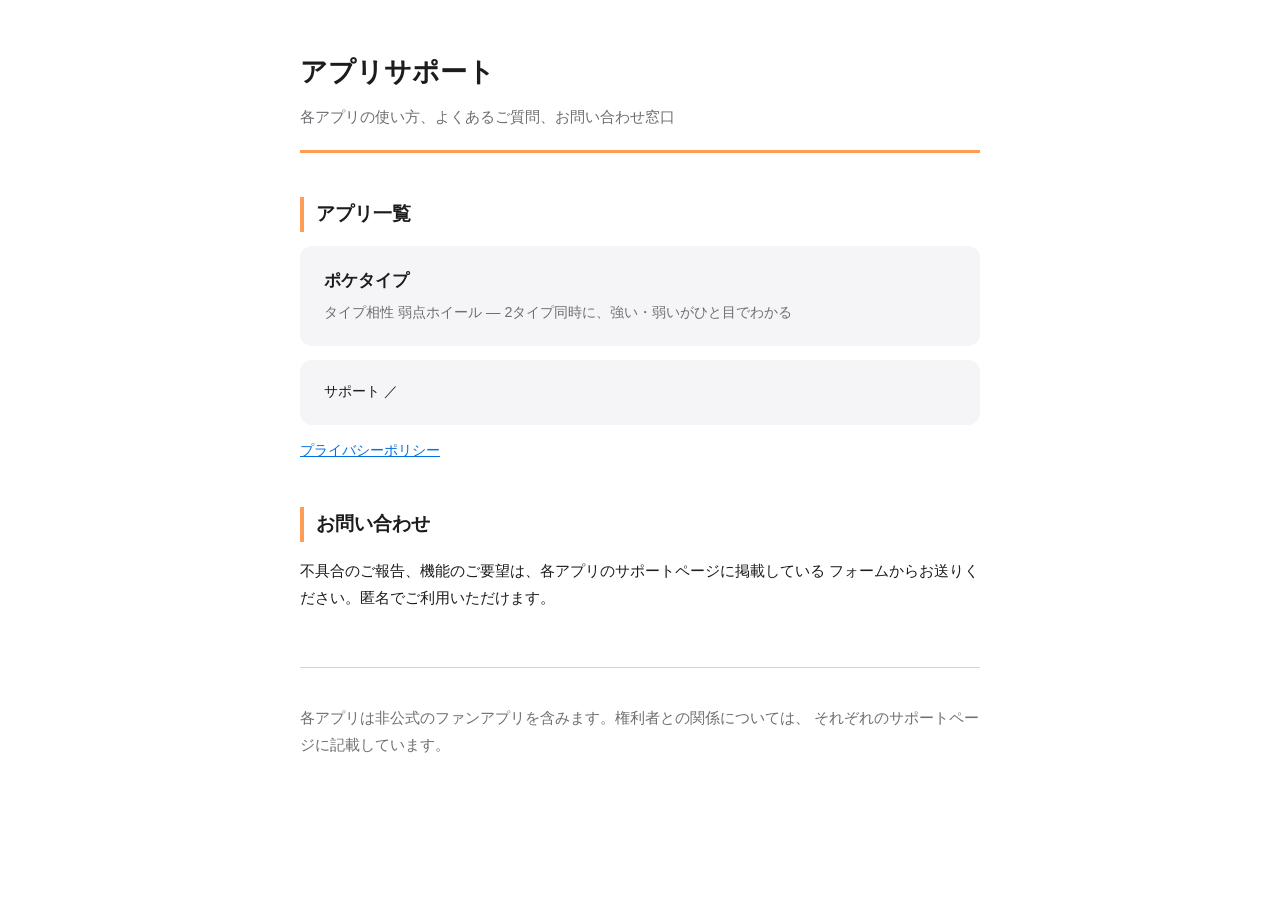
==== index.html @ 2a373e69 "chore: サポートページと共通ツールを集約するリポジトリを作成 サポートURLとプライバシーポリシーURLは4アプリすべてで未整備だった。 アプリごとに用意すると同じものを4回作ることになるので、" ====
<!DOCTYPE html>
<html lang="ja">
<head>
<meta charset="UTF-8">
<meta name="viewport" content="width=device-width, initial-scale=1">
<title>アプリサポート</title>
<style>
  :root {
    --bg: #ffffff;
    --fg: #1c1c1e;
    --muted: #6e6e73;
    --line: #d2d2d7;
    --accent: #ff9d55;
    --card: #f5f5f7;
  }
  @media (prefers-color-scheme: dark) {
    :root {
      --bg: #1c1c1e;
      --fg: #f5f5f7;
      --muted: #98989d;
      --line: #38383a;
      --card: #2c2c2e;
    }
  }
  * { box-sizing: border-box; }
  body {
    margin: 0;
    background: var(--bg);
    color: var(--fg);
    font-family: -apple-system, BlinkMacSystemFont, "Hiragino Sans", "Noto Sans JP", sans-serif;
    line-height: 1.8;
    -webkit-text-size-adjust: 100%;
  }
  .wrap { max-width: 720px; margin: 0 auto; padding: 48px 20px 80px; }
  header { border-bottom: 3px solid var(--accent); padding-bottom: 20px; margin-bottom: 8px; }
  h1 { font-size: 1.7rem; margin: 0 0 6px; }
  .tagline { color: var(--muted); margin: 0; font-size: 0.95rem; }
  h2 {
    font-size: 1.2rem;
    margin: 44px 0 14px;
    padding-left: 12px;
    border-left: 4px solid var(--accent);
  }
  p, li { font-size: 0.95rem; }
  .app {
    display: block;
    background: var(--card);
    border-radius: 12px;
    padding: 20px 24px;
    margin: 14px 0;
    text-decoration: none;
    color: inherit;
  }
  .app:hover { opacity: 0.85; }
  .app .name { font-weight: 600; font-size: 1.05rem; }
  .app .desc { color: var(--muted); font-size: 0.9rem; margin-top: 4px; }
  .sub { font-size: 0.85rem; margin-top: 10px; }
  a { color: #0071e3; }
  @media (prefers-color-scheme: dark) { a { color: #4da3ff; } }
  footer {
    margin-top: 56px;
    padding-top: 20px;
    border-top: 1px solid var(--line);
    color: var(--muted);
    font-size: 0.85rem;
  }
</style>
</head>
<body>
<div class="wrap">

<header>
  <h1>アプリサポート</h1>
  <p class="tagline">各アプリの使い方、よくあるご質問、お問い合わせ窓口</p>
</header>

<h2>アプリ一覧</h2>

<a class="app" href="./poketype/">
  <div class="name">ポケタイプ</div>
  <div class="desc">タイプ相性 弱点ホイール — 2タイプ同時に、強い・弱いがひと目でわかる</div>
  <div class="sub"><span>サポート</span> ／ <a href="./poketype/privacy.html">プライバシーポリシー</a></div>
</a>

<h2>お問い合わせ</h2>

<p>不具合のご報告、機能のご要望は、各アプリのサポートページに掲載している
フォームからお送りください。匿名でご利用いただけます。</p>

<footer>
  <p>各アプリは非公式のファンアプリを含みます。権利者との関係については、
  それぞれのサポートページに記載しています。</p>
</footer>

</div>
</body>
</html>
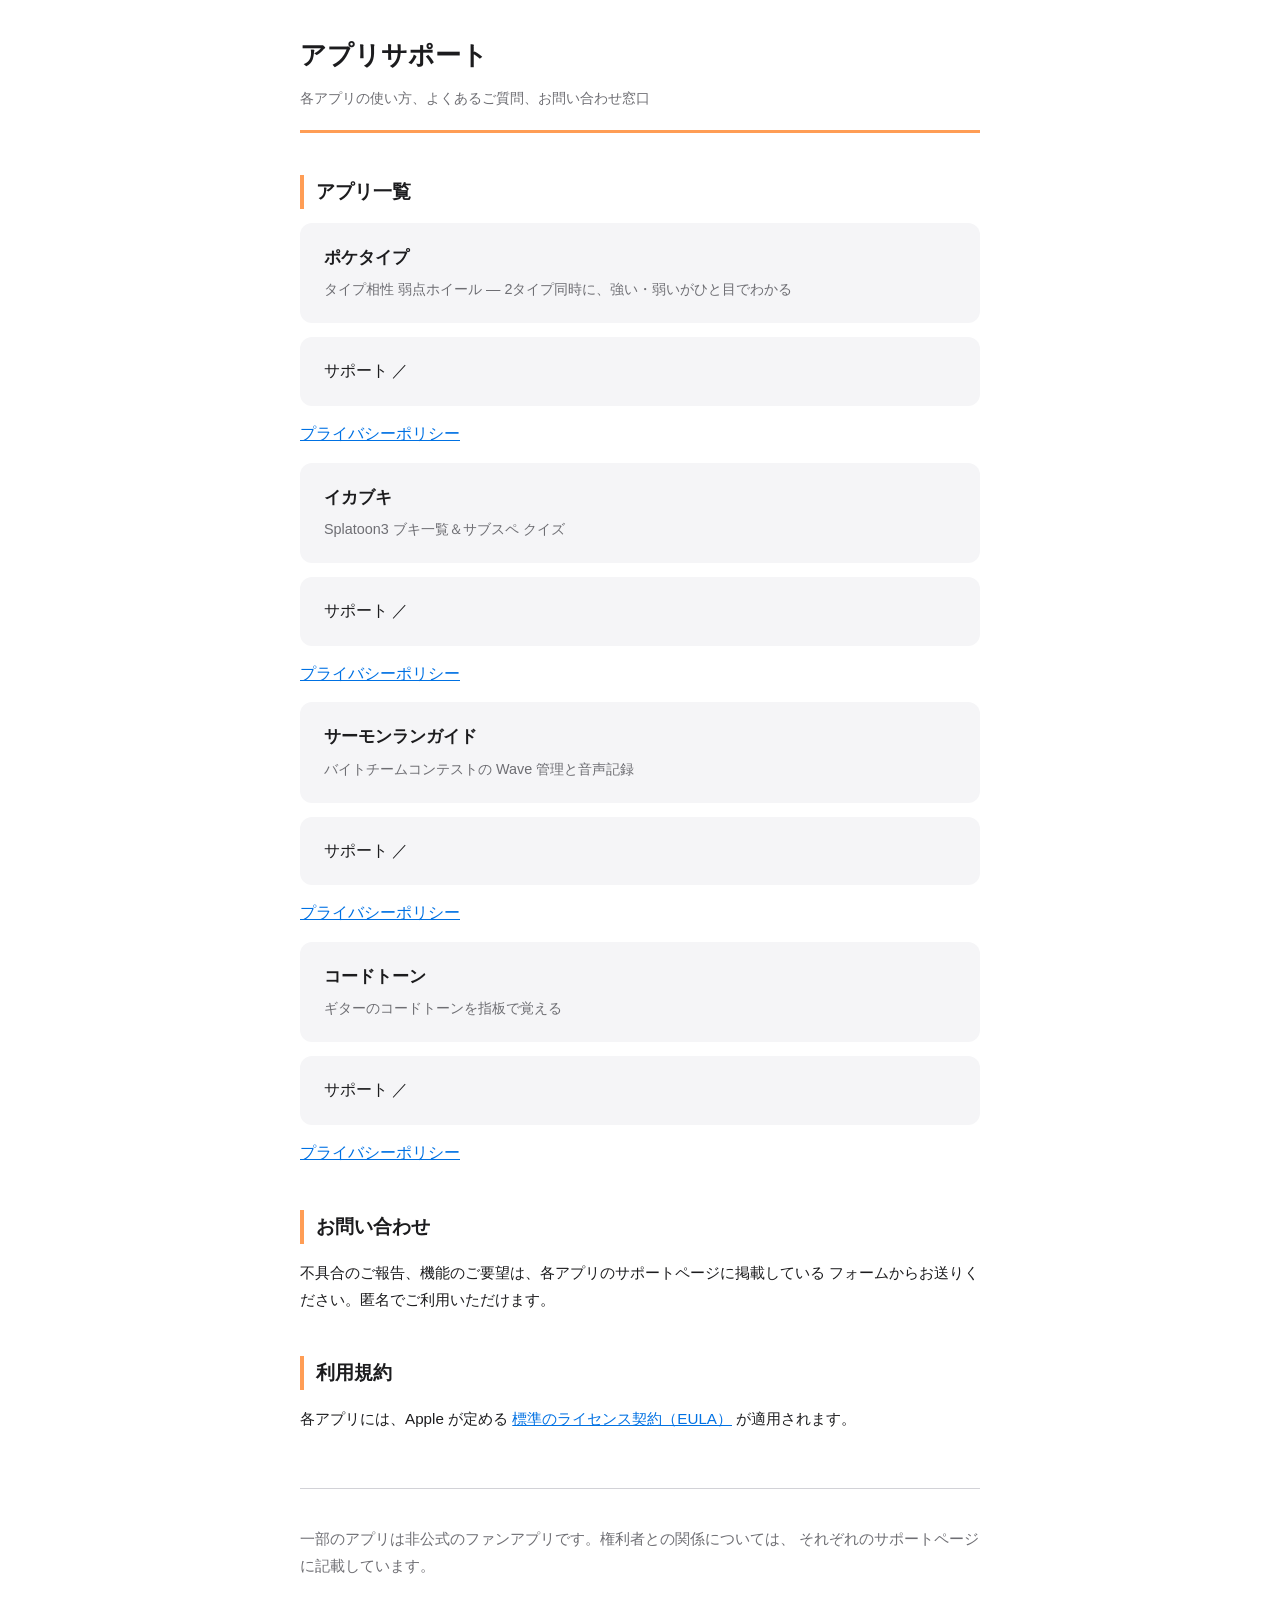
==== commit aa613f32: "feat: 全4アプリのサポートページとプライバシーポリシーを用意 イカブキ・サーモンランガイド・コードトーンの分を追加した。 アプリごとに収集する情報が違うので、実装を確認して個別に書いている。  " ====
--- a/index.html
+++ b/index.html
@@ -4,67 +4,7 @@
 <meta charset="UTF-8">
 <meta name="viewport" content="width=device-width, initial-scale=1">
 <title>アプリサポート</title>
-<style>
-  :root {
-    --bg: #ffffff;
-    --fg: #1c1c1e;
-    --muted: #6e6e73;
-    --line: #d2d2d7;
-    --accent: #ff9d55;
-    --card: #f5f5f7;
-  }
-  @media (prefers-color-scheme: dark) {
-    :root {
-      --bg: #1c1c1e;
-      --fg: #f5f5f7;
-      --muted: #98989d;
-      --line: #38383a;
-      --card: #2c2c2e;
-    }
-  }
-  * { box-sizing: border-box; }
-  body {
-    margin: 0;
-    background: var(--bg);
-    color: var(--fg);
-    font-family: -apple-system, BlinkMacSystemFont, "Hiragino Sans", "Noto Sans JP", sans-serif;
-    line-height: 1.8;
-    -webkit-text-size-adjust: 100%;
-  }
-  .wrap { max-width: 720px; margin: 0 auto; padding: 48px 20px 80px; }
-  header { border-bottom: 3px solid var(--accent); padding-bottom: 20px; margin-bottom: 8px; }
-  h1 { font-size: 1.7rem; margin: 0 0 6px; }
-  .tagline { color: var(--muted); margin: 0; font-size: 0.95rem; }
-  h2 {
-    font-size: 1.2rem;
-    margin: 44px 0 14px;
-    padding-left: 12px;
-    border-left: 4px solid var(--accent);
-  }
-  p, li { font-size: 0.95rem; }
-  .app {
-    display: block;
-    background: var(--card);
-    border-radius: 12px;
-    padding: 20px 24px;
-    margin: 14px 0;
-    text-decoration: none;
-    color: inherit;
-  }
-  .app:hover { opacity: 0.85; }
-  .app .name { font-weight: 600; font-size: 1.05rem; }
-  .app .desc { color: var(--muted); font-size: 0.9rem; margin-top: 4px; }
-  .sub { font-size: 0.85rem; margin-top: 10px; }
-  a { color: #0071e3; }
-  @media (prefers-color-scheme: dark) { a { color: #4da3ff; } }
-  footer {
-    margin-top: 56px;
-    padding-top: 20px;
-    border-top: 1px solid var(--line);
-    color: var(--muted);
-    font-size: 0.85rem;
-  }
-</style>
+<link rel="stylesheet" href="./style.css">
 </head>
 <body>
 <div class="wrap">
@@ -79,7 +19,25 @@
 <a class="app" href="./poketype/">
   <div class="name">ポケタイプ</div>
   <div class="desc">タイプ相性 弱点ホイール — 2タイプ同時に、強い・弱いがひと目でわかる</div>
-  <div class="sub"><span>サポート</span> ／ <a href="./poketype/privacy.html">プライバシーポリシー</a></div>
+  <div class="sub">サポート ／ <a href="./poketype/privacy.html">プライバシーポリシー</a></div>
+</a>
+
+<a class="app" href="./ikabuki/">
+  <div class="name">イカブキ</div>
+  <div class="desc">Splatoon3 ブキ一覧＆サブスペ クイズ</div>
+  <div class="sub">サポート ／ <a href="./ikabuki/privacy.html">プライバシーポリシー</a></div>
+</a>
+
+<a class="app" href="./srbtcg/">
+  <div class="name">サーモンランガイド</div>
+  <div class="desc">バイトチームコンテストの Wave 管理と音声記録</div>
+  <div class="sub">サポート ／ <a href="./srbtcg/privacy.html">プライバシーポリシー</a></div>
+</a>
+
+<a class="app" href="./chordtone/">
+  <div class="name">コードトーン</div>
+  <div class="desc">ギターのコードトーンを指板で覚える</div>
+  <div class="sub">サポート ／ <a href="./chordtone/privacy.html">プライバシーポリシー</a></div>
 </a>
 
 <h2>お問い合わせ</h2>
@@ -87,8 +45,14 @@
 <p>不具合のご報告、機能のご要望は、各アプリのサポートページに掲載している
 フォームからお送りください。匿名でご利用いただけます。</p>
 
+<h2>利用規約</h2>
+
+<p>各アプリには、Apple が定める
+<a href="https://www.apple.com/legal/internet-services/itunes/dev/stdeula/" target="_blank" rel="noopener">標準のライセンス契約（EULA）</a>
+が適用されます。</p>
+
 <footer>
-  <p>各アプリは非公式のファンアプリを含みます。権利者との関係については、
+  <p>一部のアプリは非公式のファンアプリです。権利者との関係については、
   それぞれのサポートページに記載しています。</p>
 </footer>
 
--- a/style.css
+++ b/style.css
@@ -0,0 +1,130 @@
+/* 全アプリのサポートページ・プライバシーポリシー共通のスタイル */
+
+:root {
+  --bg: #ffffff;
+  --fg: #1c1c1e;
+  --muted: #6e6e73;
+  --line: #d2d2d7;
+  --card: #f5f5f7;
+  --link: #0071e3;
+  /* アプリごとに <body style="--accent: #xxxxxx"> で上書きする */
+  --accent: #ff9d55;
+}
+
+@media (prefers-color-scheme: dark) {
+  :root {
+    --bg: #1c1c1e;
+    --fg: #f5f5f7;
+    --muted: #98989d;
+    --line: #38383a;
+    --card: #2c2c2e;
+    --link: #4da3ff;
+  }
+}
+
+* { box-sizing: border-box; }
+
+body {
+  margin: 0;
+  background: var(--bg);
+  color: var(--fg);
+  font-family: -apple-system, BlinkMacSystemFont, "Hiragino Sans", "Noto Sans JP", sans-serif;
+  line-height: 1.8;
+  -webkit-text-size-adjust: 100%;
+}
+
+.wrap { max-width: 720px; margin: 0 auto; padding: 32px 20px 80px; }
+
+header {
+  border-bottom: 3px solid var(--accent);
+  padding-bottom: 18px;
+  margin-bottom: 8px;
+}
+
+h1 { font-size: 1.6rem; margin: 0 0 8px; }
+
+.tagline, .meta { color: var(--muted); margin: 0; font-size: 0.9rem; }
+
+h2 {
+  font-size: 1.18rem;
+  margin: 42px 0 13px;
+  padding-left: 12px;
+  border-left: 4px solid var(--accent);
+}
+
+h3 { font-size: 1rem; margin: 24px 0 8px; }
+
+p, li { font-size: 0.95rem; }
+
+a { color: var(--link); }
+
+/* 表は横に溢れたらその中だけスクロールさせる。ページ全体は横に動かさない */
+.table-scroll { overflow-x: auto; }
+table { width: 100%; border-collapse: collapse; margin: 16px 0; font-size: 0.9rem; }
+th, td { text-align: left; padding: 10px 8px; border-bottom: 1px solid var(--line); vertical-align: top; }
+th { color: var(--muted); font-weight: 600; white-space: nowrap; }
+
+.card {
+  background: var(--card);
+  border-radius: 12px;
+  padding: 16px 20px;
+  margin: 20px 0;
+}
+
+.cta {
+  display: inline-block;
+  background: var(--accent);
+  color: #fff;
+  text-decoration: none;
+  font-weight: 600;
+  padding: 14px 28px;
+  border-radius: 10px;
+  margin: 8px 0;
+}
+.cta:hover { opacity: 0.88; }
+
+/* FAQ（details/summary） */
+.faq { border-bottom: 1px solid var(--line); padding: 4px 0; }
+.faq summary {
+  cursor: pointer;
+  font-weight: 600;
+  padding: 14px 0;
+  font-size: 0.95rem;
+  list-style: none;
+}
+.faq summary::-webkit-details-marker { display: none; }
+.faq summary::before { content: "＋ "; color: var(--accent); font-weight: 700; }
+.faq[open] summary::before { content: "− "; }
+.faq .body { padding: 0 0 16px 1.3em; }
+.faq .body p { margin: 0 0 10px; }
+
+.steps { padding-left: 1.3em; }
+.steps li { margin-bottom: 10px; }
+
+footer {
+  margin-top: 56px;
+  padding-top: 20px;
+  border-top: 1px solid var(--line);
+  color: var(--muted);
+  font-size: 0.85rem;
+}
+
+.links { display: flex; flex-wrap: wrap; gap: 20px; margin-bottom: 16px; }
+
+/* トップページのアプリ一覧 */
+.app {
+  display: block;
+  background: var(--card);
+  border-radius: 12px;
+  padding: 20px 24px;
+  margin: 14px 0;
+  text-decoration: none;
+  color: inherit;
+}
+.app:hover { opacity: 0.85; }
+.app .name { font-weight: 600; font-size: 1.05rem; }
+.app .desc { color: var(--muted); font-size: 0.9rem; margin-top: 4px; }
+.app .sub { font-size: 0.85rem; margin-top: 10px; }
+
+.en { margin-top: 56px; padding-top: 32px; border-top: 1px solid var(--line); }
+.en h2 { border-left-color: var(--muted); }
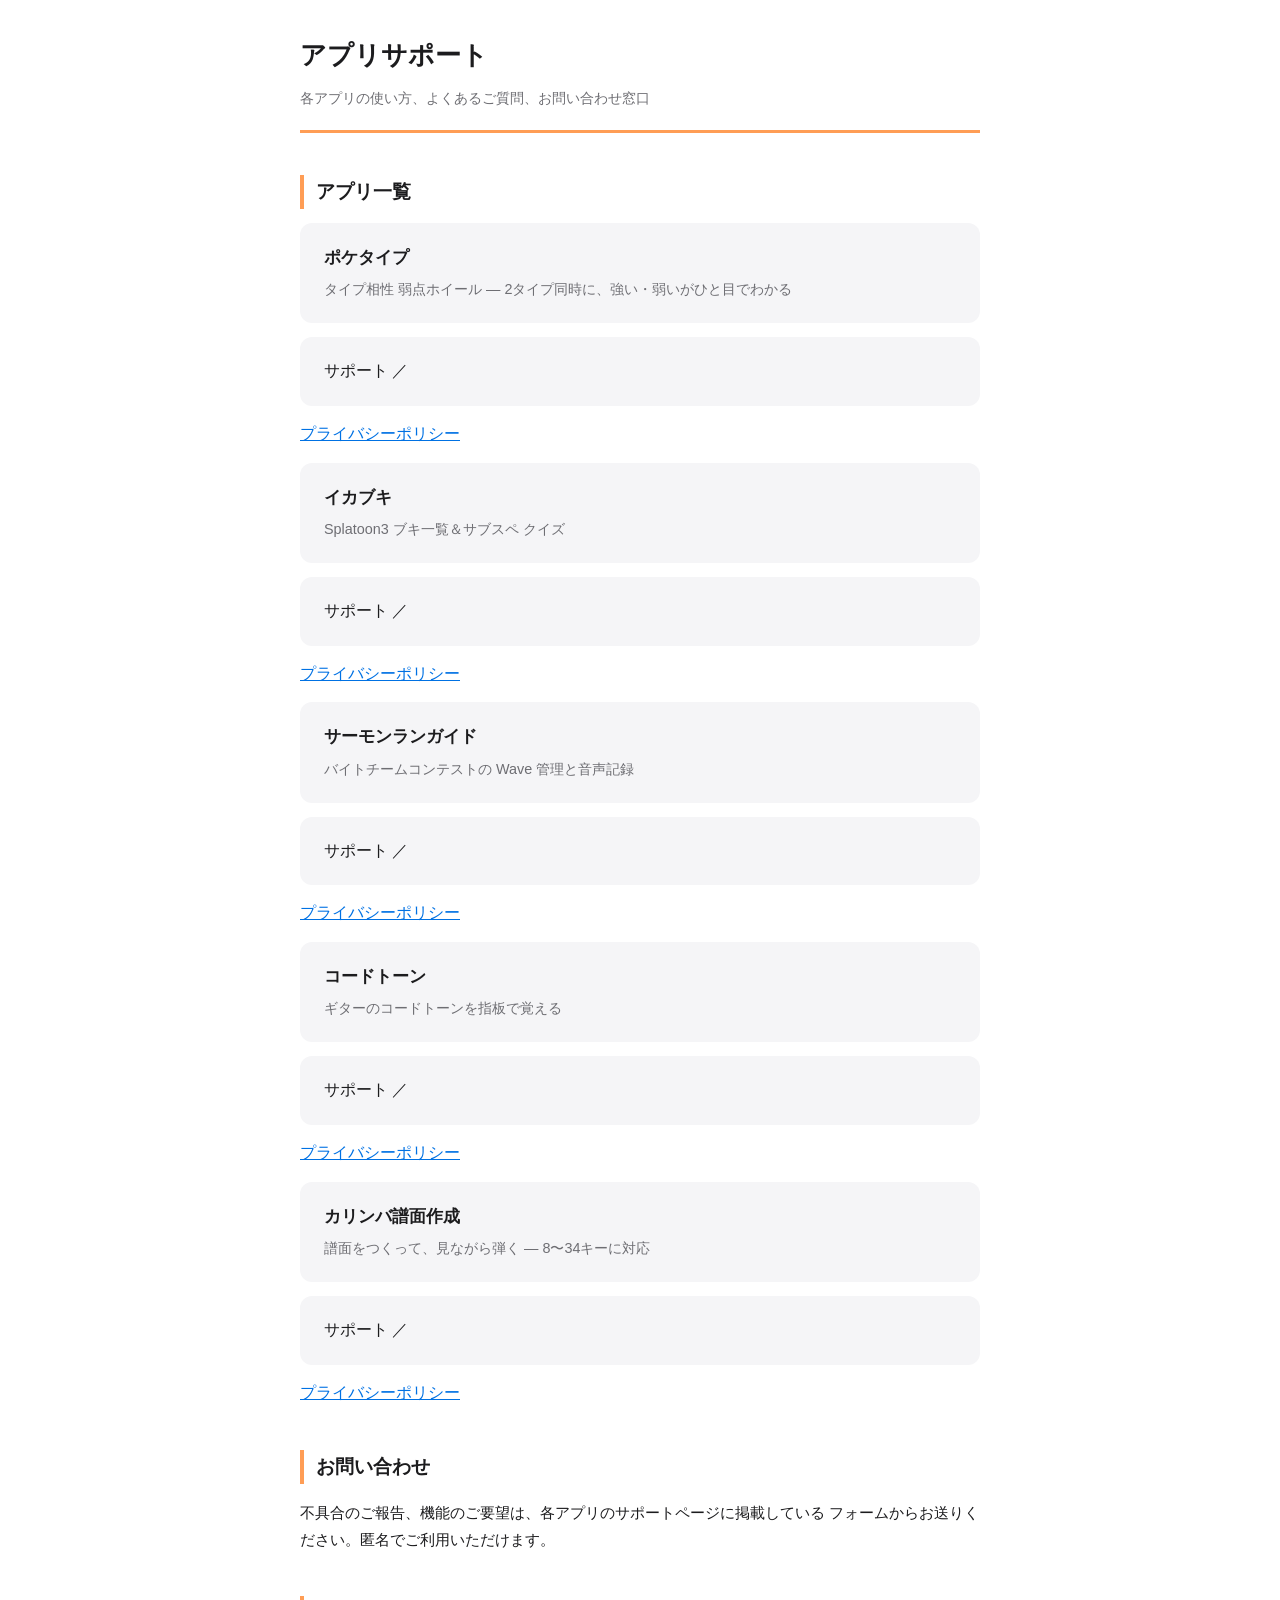
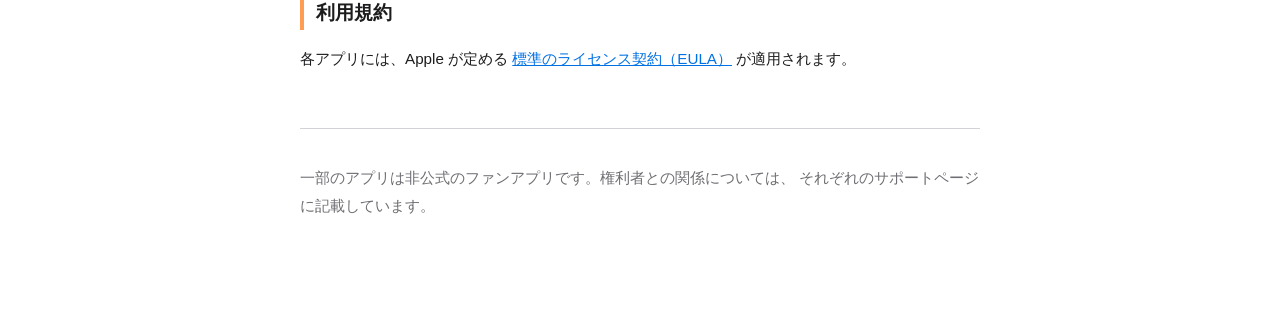
==== commit 85e13923: "docs: カリンバ譜面作成のサポートページを追加する 使い方（演奏・作成・録音・再生・チューニング）と FAQ を載せた。 チューナーの説明には叩く向きも書いた。低い音は弾く側から叩き上げ、 高い音" ====
--- a/index.html
+++ b/index.html
@@ -40,6 +40,12 @@
   <div class="sub">サポート ／ <a href="./chordtone/privacy.html">プライバシーポリシー</a></div>
 </a>
 
+<a class="app" href="./kalimba/">
+  <div class="name">カリンバ譜面作成</div>
+  <div class="desc">譜面をつくって、見ながら弾く — 8〜34キーに対応</div>
+  <div class="sub">サポート ／ <a href="./kalimba/privacy.html">プライバシーポリシー</a></div>
+</a>
+
 <h2>お問い合わせ</h2>
 
 <p>不具合のご報告、機能のご要望は、各アプリのサポートページに掲載している
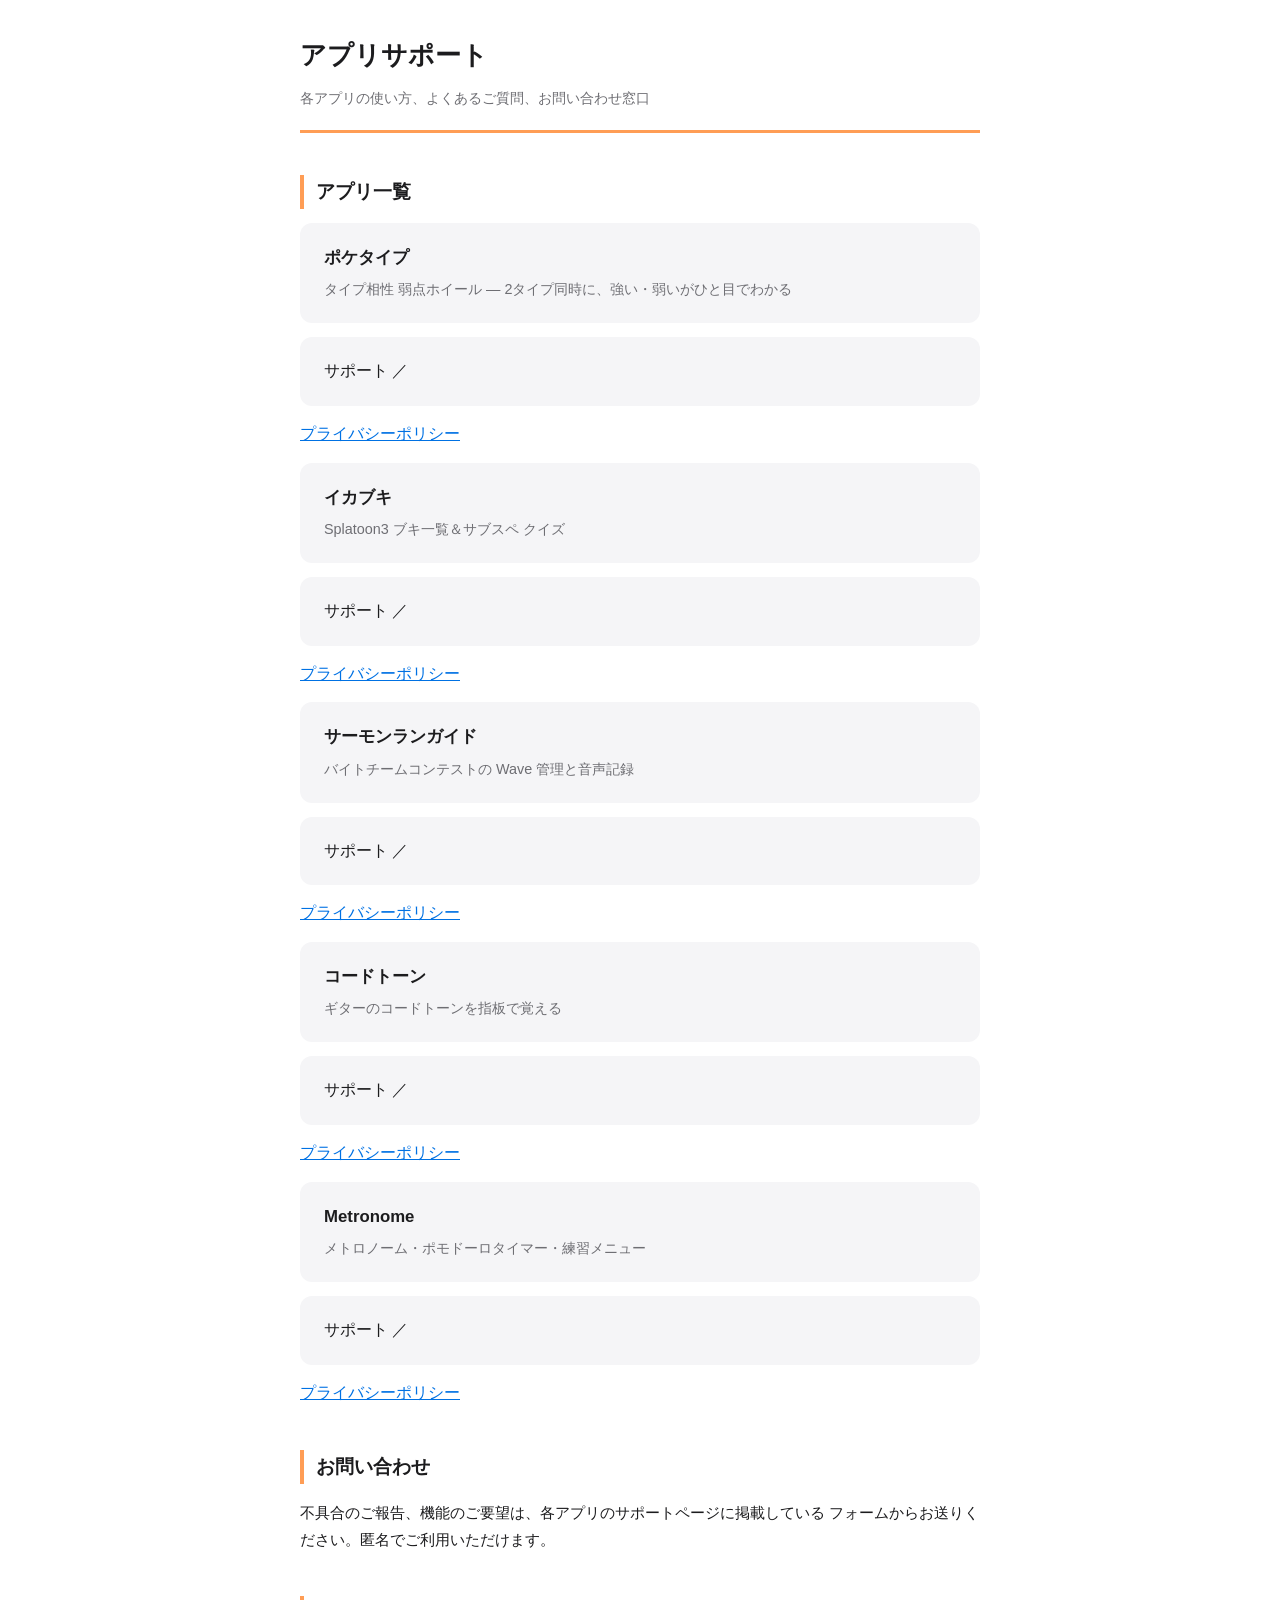
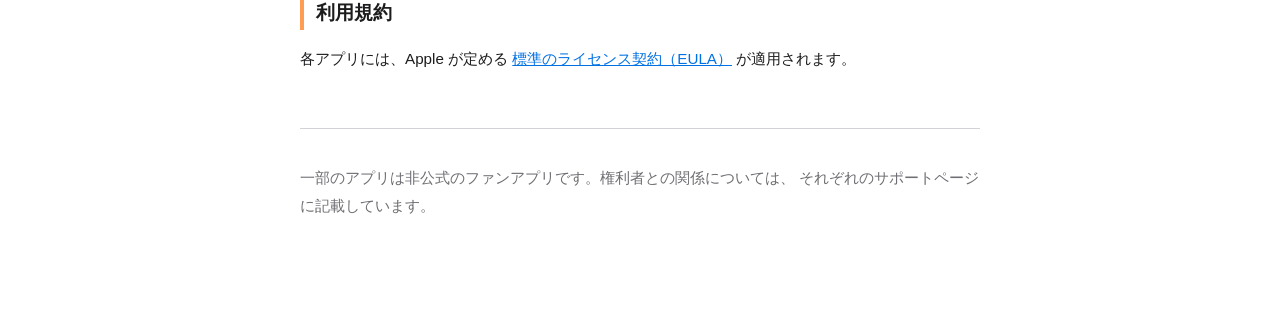
==== commit a9356480: "feat: Metronome のサポートページとプライバシーポリシーを追加 Co-Authored-By: Claude Opus 5.5 <noreply@anthropic.com>" ====
--- a/index.html
+++ b/index.html
@@ -40,10 +40,10 @@
   <div class="sub">サポート ／ <a href="./chordtone/privacy.html">プライバシーポリシー</a></div>
 </a>
 
-<a class="app" href="./kalimba/">
-  <div class="name">カリンバ譜面作成</div>
-  <div class="desc">譜面をつくって、見ながら弾く — 8〜34キーに対応</div>
-  <div class="sub">サポート ／ <a href="./kalimba/privacy.html">プライバシーポリシー</a></div>
+<a class="app" href="./metronome/">
+  <div class="name">Metronome</div>
+  <div class="desc">メトロノーム・ポモドーロタイマー・練習メニュー</div>
+  <div class="sub">サポート ／ <a href="./metronome/privacy.html">プライバシーポリシー</a></div>
 </a>
 
 <h2>お問い合わせ</h2>
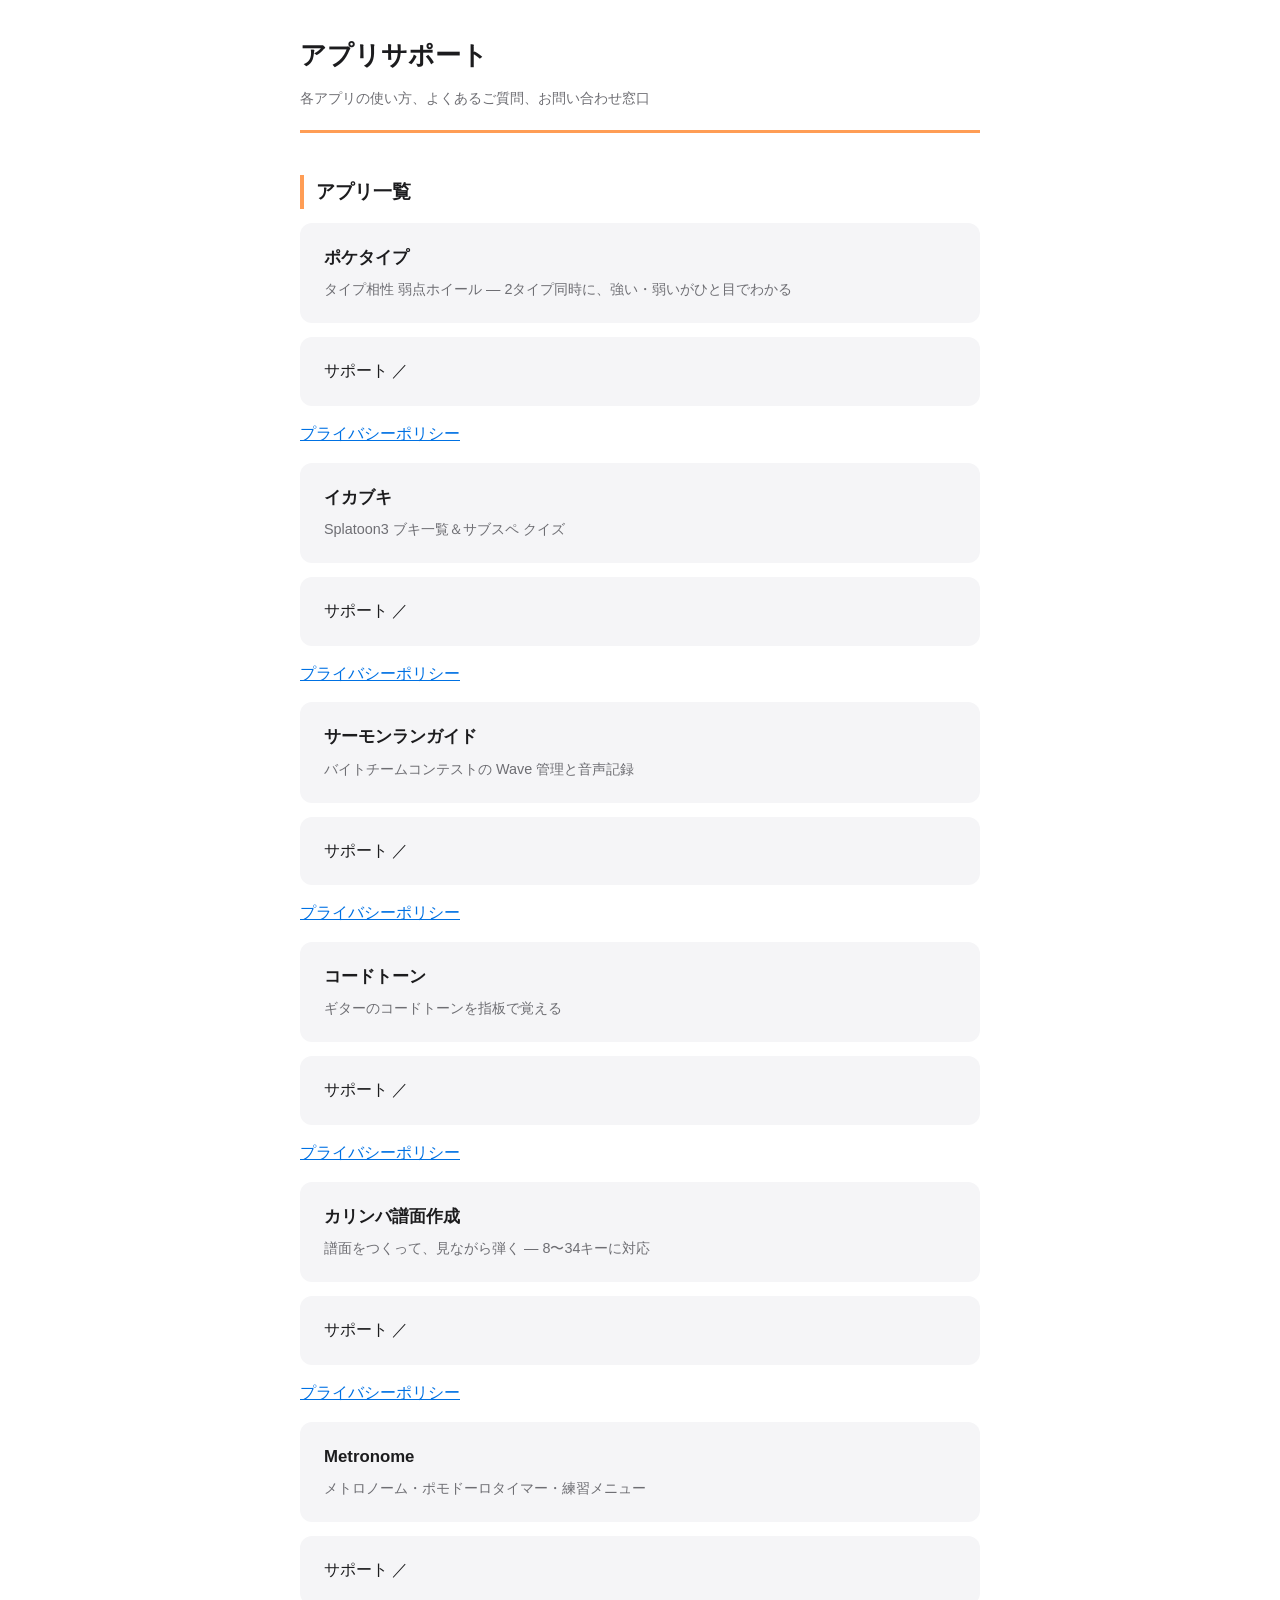
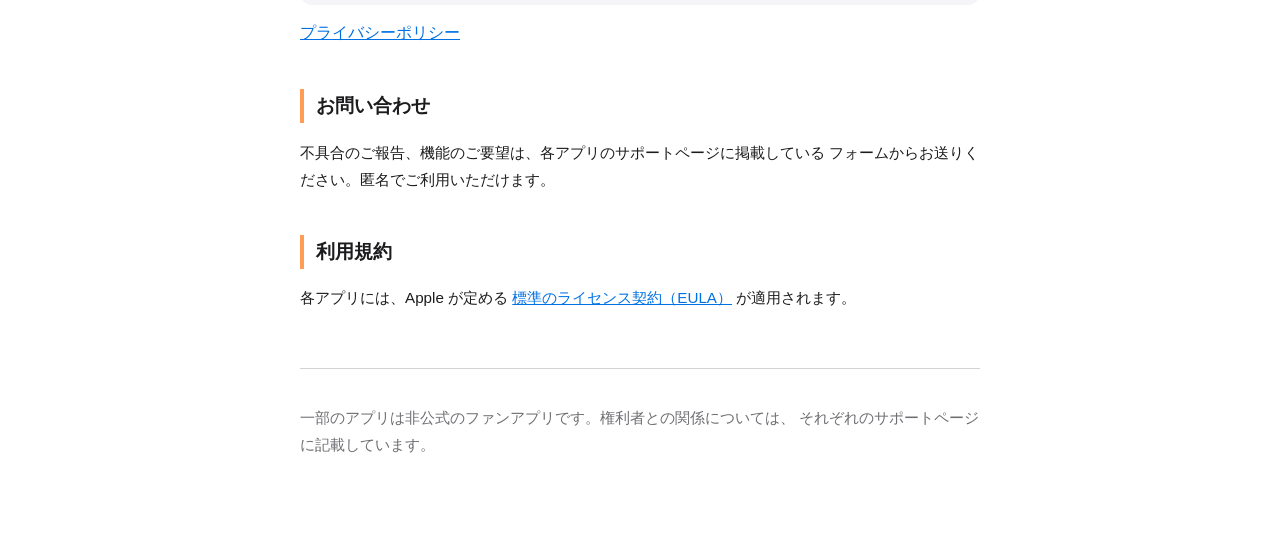
==== commit f06327d3: "Merge branch 'feat/metronome-pages' # Conflicts: #	index.html" ====
--- a/index.html
+++ b/index.html
@@ -40,6 +40,12 @@
   <div class="sub">サポート ／ <a href="./chordtone/privacy.html">プライバシーポリシー</a></div>
 </a>
 
+<a class="app" href="./kalimba/">
+  <div class="name">カリンバ譜面作成</div>
+  <div class="desc">譜面をつくって、見ながら弾く — 8〜34キーに対応</div>
+  <div class="sub">サポート ／ <a href="./kalimba/privacy.html">プライバシーポリシー</a></div>
+</a>
+
 <a class="app" href="./metronome/">
   <div class="name">Metronome</div>
   <div class="desc">メトロノーム・ポモドーロタイマー・練習メニュー</div>
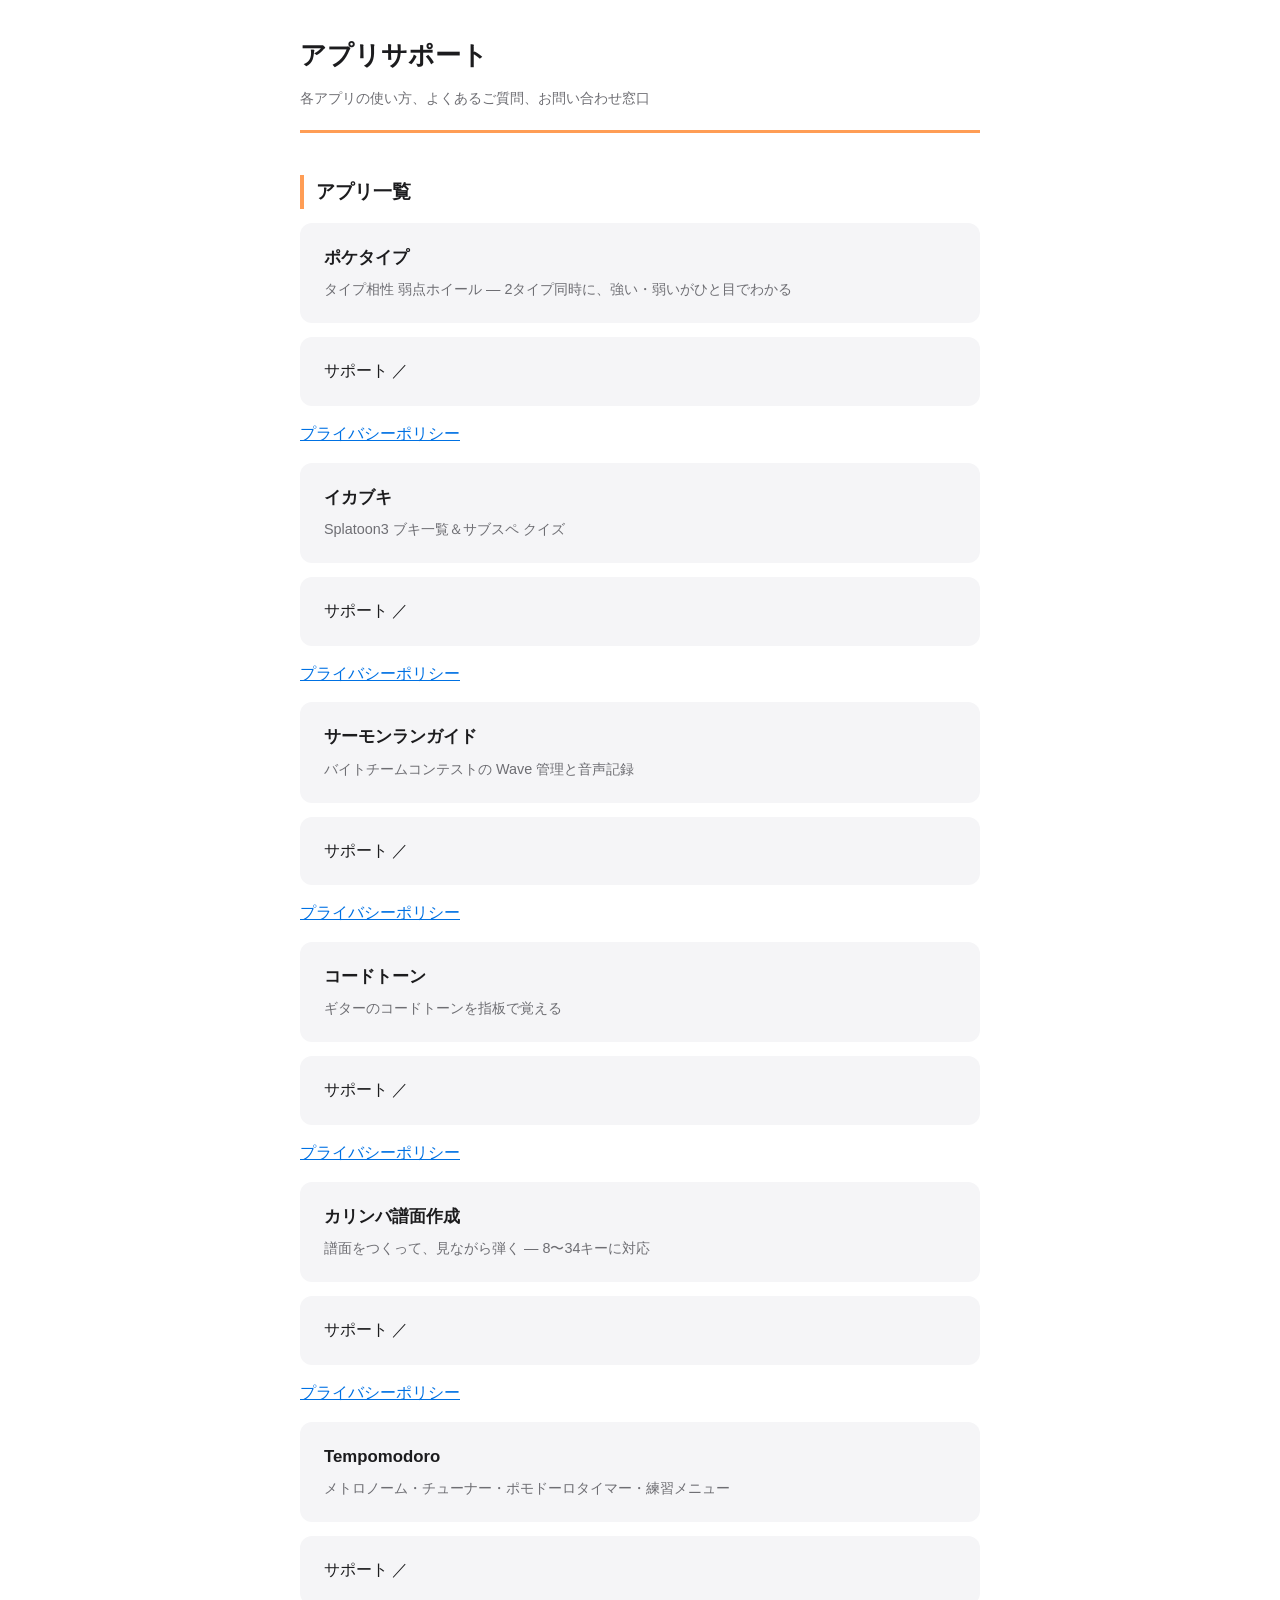
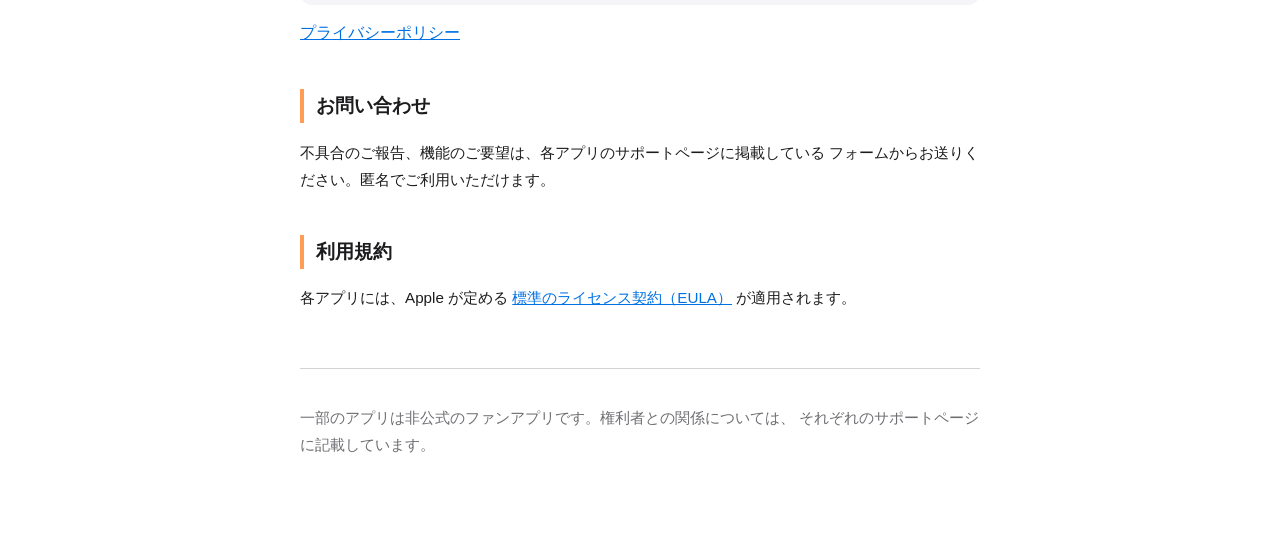
==== commit 06b50d79: "docs: Tempomodoro に改名し、チューナーとマイクの説明を追加する Co-Authored-By: Claude Opus 5.5 <noreply@anthropic.com>" ====
--- a/index.html
+++ b/index.html
@@ -47,8 +47,8 @@
 </a>
 
 <a class="app" href="./metronome/">
-  <div class="name">Metronome</div>
-  <div class="desc">メトロノーム・ポモドーロタイマー・練習メニュー</div>
+  <div class="name">Tempomodoro</div>
+  <div class="desc">メトロノーム・チューナー・ポモドーロタイマー・練習メニュー</div>
   <div class="sub">サポート ／ <a href="./metronome/privacy.html">プライバシーポリシー</a></div>
 </a>
 
